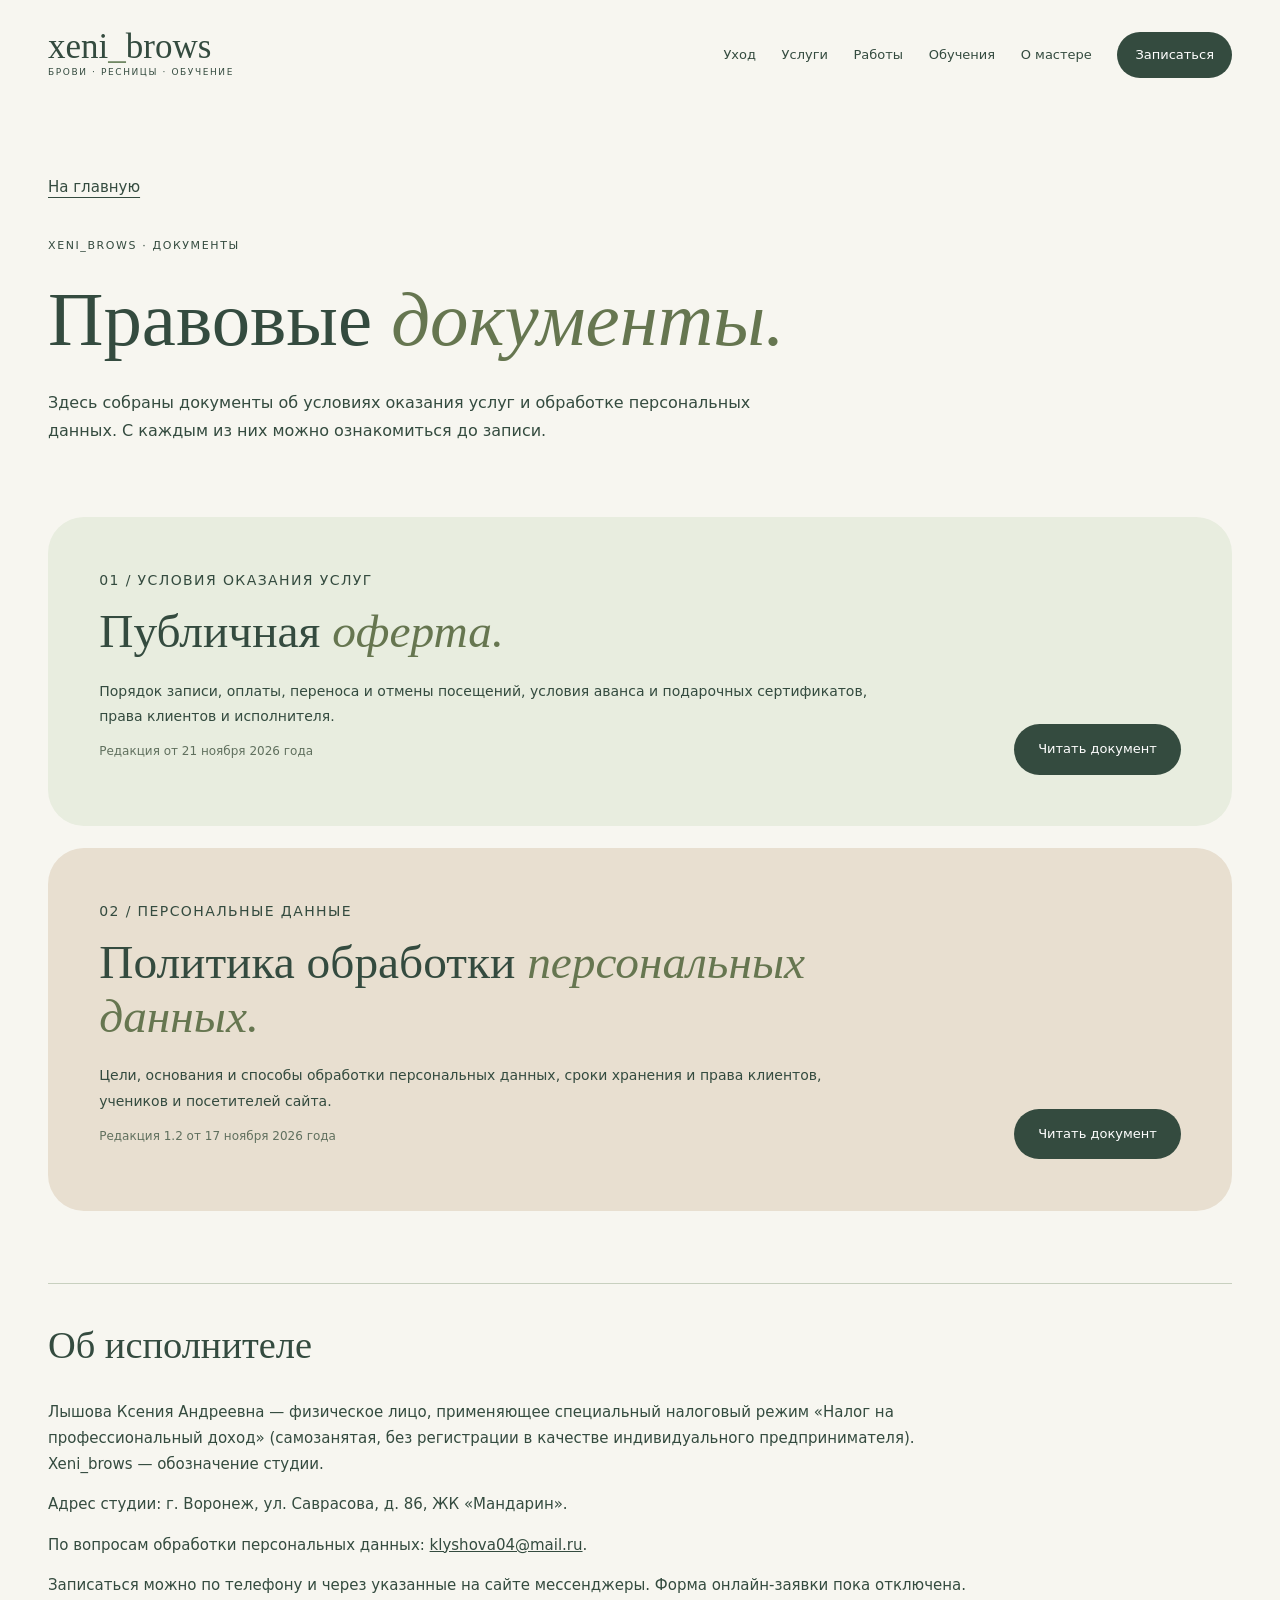
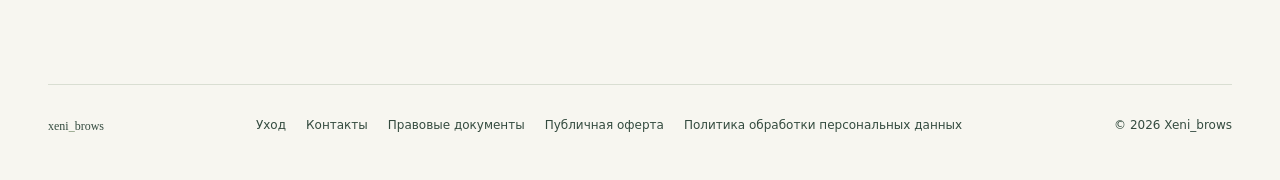
==== legal-pages/information/index.html @ 6cf7348f "legal: stage approved information page for GitHub Pages deployment" ====
<!doctype html><html lang="ru"><head><meta charset="utf-8"><meta name="viewport" content="width=device-width,initial-scale=1"><meta name="robots" content="index,follow"><title>Правовые документы — Xeni_brows</title><style>
:root{--milk:#f7f6f0;--sage:#e8eddf;--sand:#e8dfd0;--green:#344b3f}
*{box-sizing:border-box}body{margin:0;background:var(--milk);color:var(--green);font:15px/1.75 system-ui,-apple-system,Segoe UI,Arial,sans-serif}
a{color:inherit}a:focus-visible,button:focus-visible{outline:2px solid #69805d;outline-offset:4px}
.wrap{width:min(1280px,calc(100% - 96px));margin-inline:auto}
.site-header{min-height:110px;display:flex;align-items:center;justify-content:space-between;gap:22px}
.wordmark{text-decoration:none;font-family:Georgia,serif;font-size:35px;white-space:nowrap;line-height:1}.wordmark span{color:#718864}.wordmark small{display:block;font:9px/1.8 system-ui,Arial,sans-serif;letter-spacing:1.6px;text-align:center}
.site-nav{display:flex;align-items:center;gap:clamp(10px,2vw,30px);flex-wrap:wrap}.site-nav a{text-decoration:none;font-size:13px}
.site-nav a:last-child{padding:12px 18px;border-radius:100px;background:#344b3f;color:#fff}
.site-footer{border-top:1px solid #d9ded2;padding-block:30px 44px;display:flex;align-items:center;justify-content:space-between;gap:18px;flex-wrap:wrap}
.site-footer nav{display:flex;gap:12px 20px;flex-wrap:wrap}.site-footer a{font-size:12px;text-decoration:none}
.site-footer>span{font-size:12px}
h1,h2,h3{font-family:Georgia,serif;font-weight:400}em{color:#667650}
.text-link{text-decoration:underline;text-underline-offset:5px}
.eyebrow{letter-spacing:1.6px;font:11px/1.5 system-ui,Arial,sans-serif}
.button{display:inline-block;text-decoration:none!important;padding:14px 24px;border-radius:100px;color:#fff;background:var(--green);font-size:13px;white-space:nowrap}
.legal-documents{padding-block:64px 72px}.legal-documents>.text-link{display:inline-block;margin-bottom:38px}
.legal-documents>.eyebrow{margin:0 0 24px}.legal-documents>h1{font-size:clamp(48px,6vw,86px);line-height:1.07;margin:0 0 28px}
.legal-documents-lead{max-width:750px;font-size:16px;line-height:1.75;margin:0 0 72px}
.legal-documents-list{display:grid;gap:22px;margin-bottom:72px}
.legal-document-entry{background:var(--sage);border-radius:36px;padding:clamp(28px,4vw,52px);display:flex;justify-content:space-between;align-items:end;gap:32px}
.legal-document-entry:nth-child(2){background:var(--sand)}
.legal-document-entry>div{max-width:770px}.legal-document-number{font-size:11px;letter-spacing:1.4px;margin:0 0 18px}
.legal-document-entry h2{font-size:clamp(30px,3.7vw,52px);line-height:1.13;margin:0 0 20px}
.legal-document-entry p{font-size:14px;line-height:1.8;margin:0 0 12px}
.legal-document-date{font-size:12px!important;color:#60705e}
.legal-document-entry>.button{flex-shrink:0}.legal-documents-info{border-top:1px solid #c8d0bf;padding-top:28px}
.legal-documents-info h2{font-size:clamp(30px,3vw,42px);margin:0 0 20px}
.legal-documents-info p{max-width:940px;margin:0 0 14px}
.privacy-page,.offer-page{padding-block:64px 120px;max-width:1030px}
.privacy-page>h1,.offer-page>h1{font-size:clamp(38px,5vw,76px);line-height:1.09;margin:24px 0}
.privacy-page .eyebrow{margin-top:46px}.offer-meta,.privacy-meta{font-weight:650}
.privacy-intro,.offer-page>p{max-width:850px}
.privacy-page section,.offer-page section{border-top:1px solid rgba(52,75,63,.18);margin-top:38px;padding-top:30px}
.privacy-page h2,.offer-page h2{font-size:clamp(24px,3vw,38px);line-height:1.2;margin:0 0 20px}
.privacy-page section p,.offer-page section p{font-size:15px;line-height:1.85;margin:0 0 15px;overflow-wrap:anywhere}
.privacy-page section a,.offer-page section a{text-decoration:underline;text-underline-offset:3px}
@media(max-width:900px){.site-header{flex-wrap:wrap;padding-block:24px}.site-nav{width:100%}}
@media(max-width:750px){.wrap{width:calc(100% - 40px)}.legal-document-entry{flex-direction:column;align-items:start;gap:16px;border-radius:26px}.legal-documents{padding-block:36px 56px}.legal-documents-lead,.legal-documents-list{margin-bottom:48px}.privacy-page,.offer-page{padding-block:34px 70px}.site-nav{gap:12px 18px}.site-nav a{font-size:12px}}
</style></head><body><header class="site-header wrap"><a class="wordmark" href="/" aria-label="Xeni_brows — главная">xeni<span>_</span>brows<small>БРОВИ · РЕСНИЦЫ · ОБУЧЕНИЕ</small></a><nav class="site-nav" aria-label="Основная навигация"><a href="/care/">Уход</a><a href="/services/">Услуги</a><a href="/portfolio/">Работы</a><a href="/training/">Обучения</a><a href="/about/">О мастере</a><a href="/contacts/">Записаться</a></nav></header><main id="main"><section class="wrap legal legal-documents">
    <a class="text-link" href="/">На главную</a>
    <p class="eyebrow">XENI_BROWS · ДОКУМЕНТЫ</p>
    <h1>Правовые <em>документы.</em></h1>
    <p class="legal-documents-lead">Здесь собраны документы об условиях оказания услуг и обработке персональных данных. С каждым из них можно ознакомиться до записи.</p>

    <div class="legal-documents-list">
      <article class="legal-document-entry">
        <div>
          <p class="legal-document-number">01 / УСЛОВИЯ ОКАЗАНИЯ УСЛУГ</p>
          <h2>Публичная <em>оферта.</em></h2>
          <p>Порядок записи, оплаты, переноса и отмены посещений, условия аванса и подарочных сертификатов, права клиентов и исполнителя.</p>
          <p class="legal-document-date">Редакция от 21 ноября 2026 года</p>
        </div>
        <a class="button" href="/offer/">Читать документ</a>
      </article>

      <article class="legal-document-entry">
        <div>
          <p class="legal-document-number">02 / ПЕРСОНАЛЬНЫЕ ДАННЫЕ</p>
          <h2>Политика обработки <em>персональных данных.</em></h2>
          <p>Цели, основания и способы обработки персональных данных, сроки хранения и права клиентов, учеников и посетителей сайта.</p>
          <p class="legal-document-date">Редакция 1.2 от 17 ноября 2026 года</p>
        </div>
        <a class="button" href="/privacy/">Читать документ</a>
      </article>
    </div>

    <div class="legal-documents-info">
      <h2>Об исполнителе</h2>
      <p>Лышова Ксения Андреевна — физическое лицо, применяющее специальный налоговый режим «Налог на профессиональный доход» (самозанятая, без регистрации в качестве индивидуального предпринимателя). Xeni_brows — обозначение студии.</p>
      <p>Адрес студии: г. Воронеж, ул. Саврасова, д. 86, ЖК «Мандарин».</p>
      <p>По вопросам обработки персональных данных: <a href="mailto:klyshova04@mail.ru">klyshova04@mail.ru</a>.</p>
      <p>Записаться можно по телефону и через указанные на сайте мессенджеры. Форма онлайн-заявки пока отключена.</p>
    </div>
  </section></main><footer class="site-footer wrap"><a class="wordmark" href="/">xeni<span>_</span>brows</a><nav aria-label="Дополнительная навигация"><a href="/care/">Уход</a><a href="/contacts/">Контакты</a><a href="/information/">Правовые документы</a><a href="/offer/">Публичная оферта</a><a href="/privacy/">Политика обработки персональных данных</a></nav><span>© 2026 Xeni_brows</span></footer></body></html>
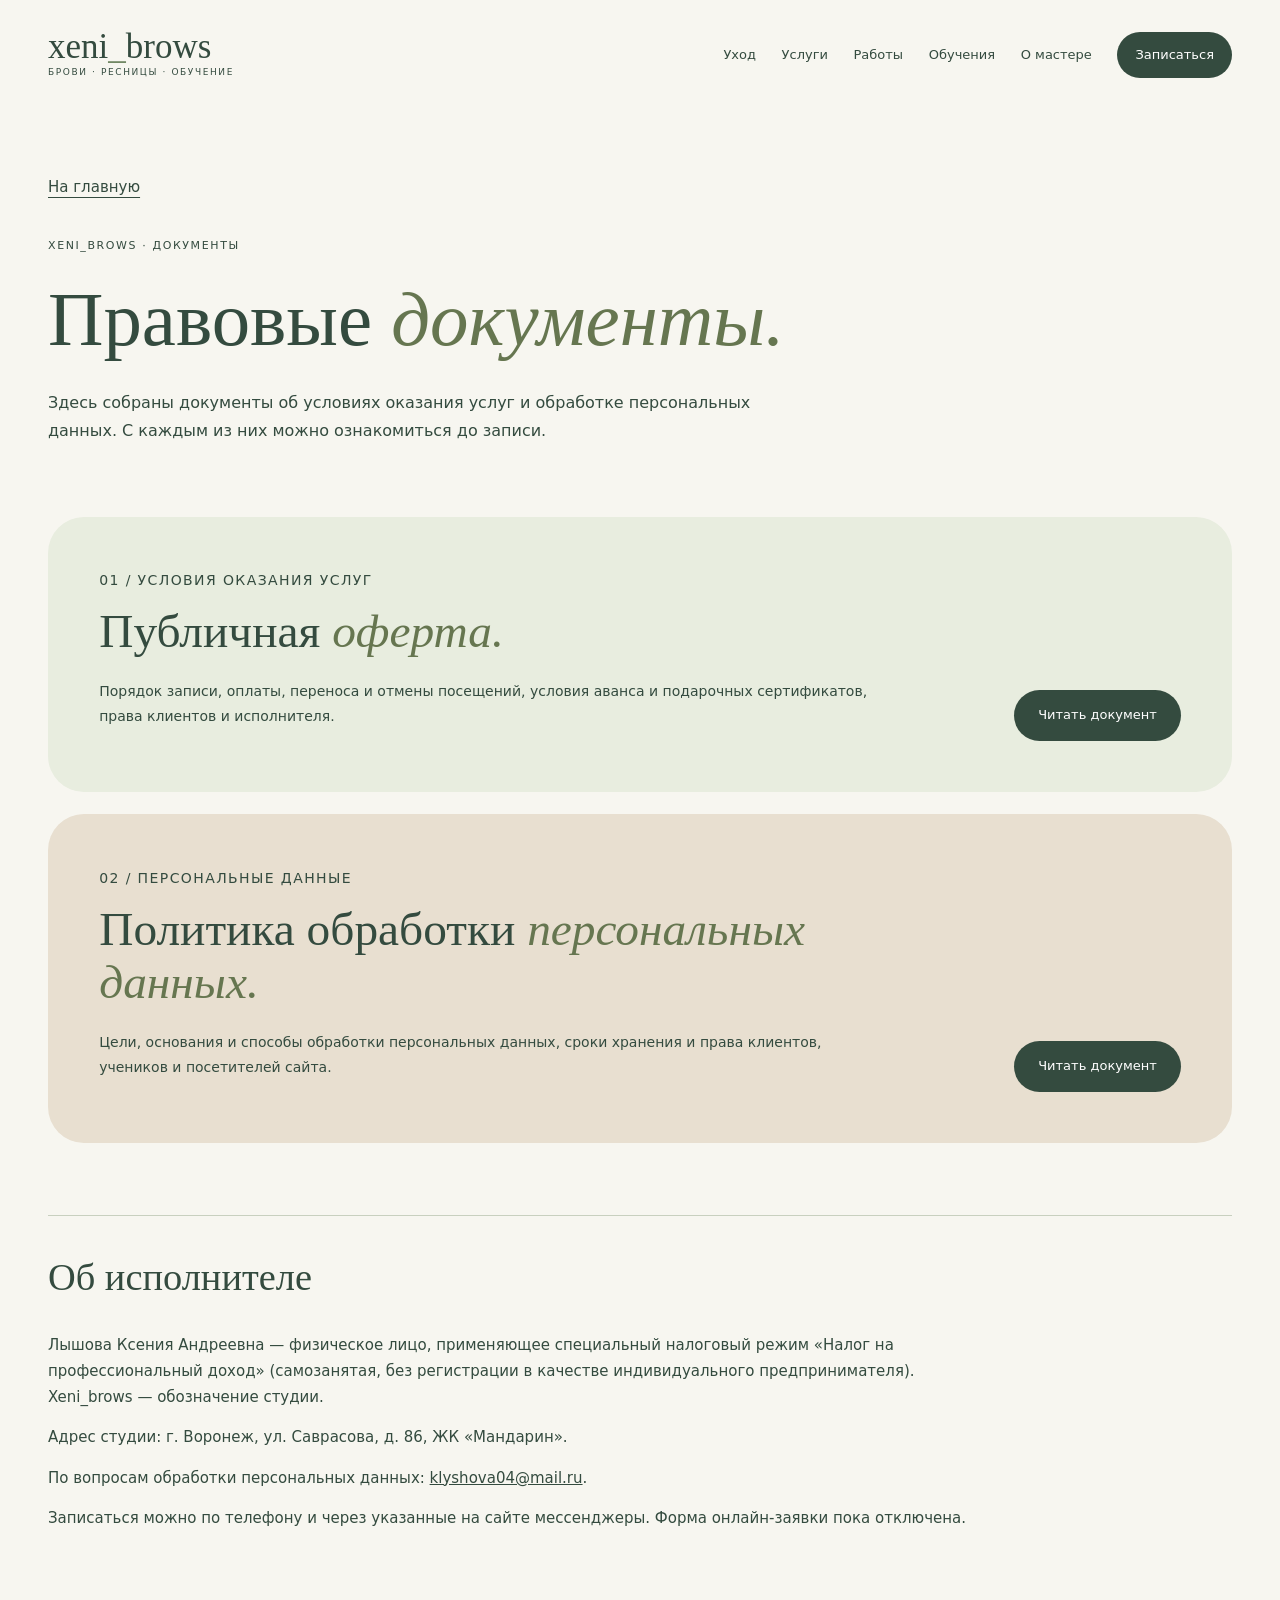
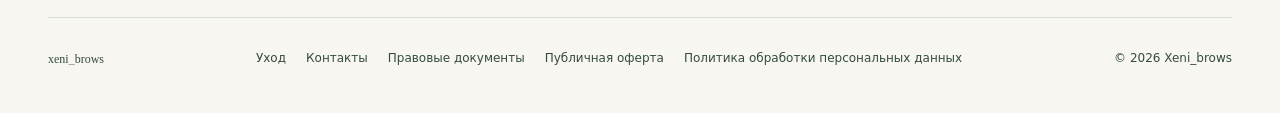
==== commit 4819d76c: "ui: remove document edition dates from legal cards" ====
--- a/legal-pages/information/index.html
+++ b/legal-pages/information/index.html
@@ -49,7 +49,6 @@
           <p class="legal-document-number">01 / УСЛОВИЯ ОКАЗАНИЯ УСЛУГ</p>
           <h2>Публичная <em>оферта.</em></h2>
           <p>Порядок записи, оплаты, переноса и отмены посещений, условия аванса и подарочных сертификатов, права клиентов и исполнителя.</p>
-          <p class="legal-document-date">Редакция от 21 ноября 2026 года</p>
         </div>
         <a class="button" href="/offer/">Читать документ</a>
       </article>
@@ -59,7 +58,6 @@
           <p class="legal-document-number">02 / ПЕРСОНАЛЬНЫЕ ДАННЫЕ</p>
           <h2>Политика обработки <em>персональных данных.</em></h2>
           <p>Цели, основания и способы обработки персональных данных, сроки хранения и права клиентов, учеников и посетителей сайта.</p>
-          <p class="legal-document-date">Редакция 1.2 от 17 ноября 2026 года</p>
         </div>
         <a class="button" href="/privacy/">Читать документ</a>
       </article>
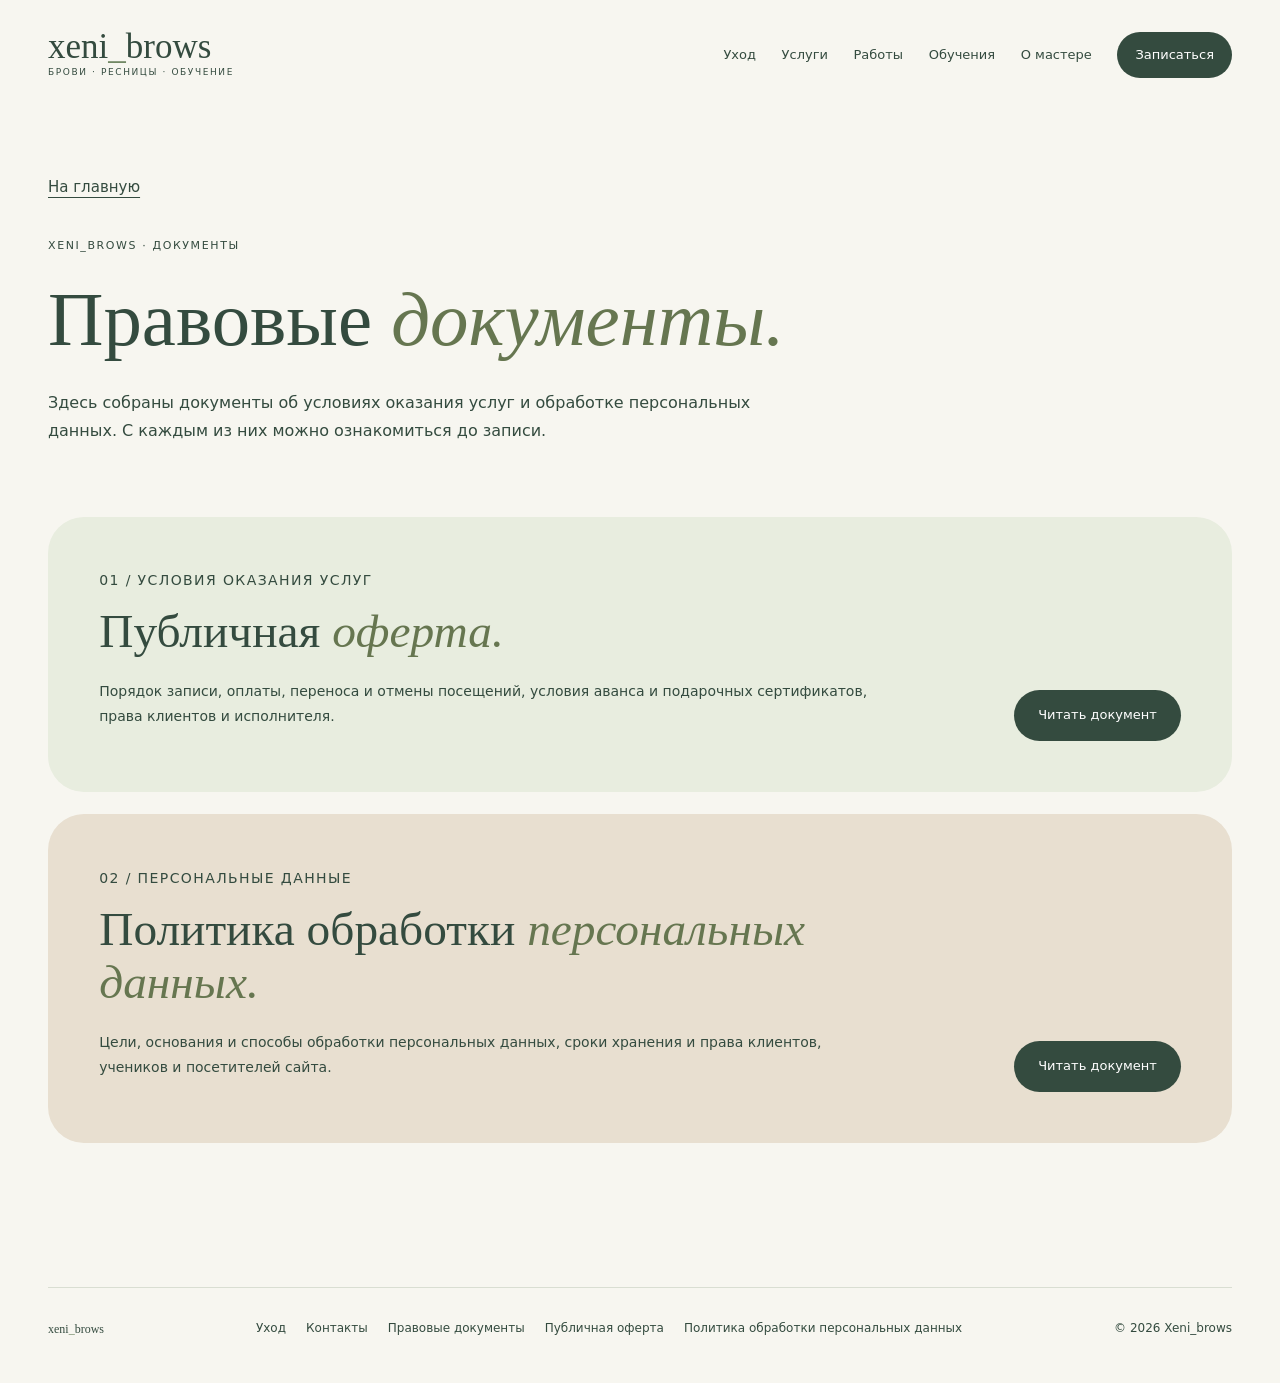
==== commit e1b2c283: "ui: remove performer information section from legal documents landing" ====
--- a/legal-pages/information/index.html
+++ b/legal-pages/information/index.html
@@ -63,11 +63,5 @@
       </article>
     </div>
 
-    <div class="legal-documents-info">
-      <h2>Об исполнителе</h2>
-      <p>Лышова Ксения Андреевна — физическое лицо, применяющее специальный налоговый режим «Налог на профессиональный доход» (самозанятая, без регистрации в качестве индивидуального предпринимателя). Xeni_brows — обозначение студии.</p>
-      <p>Адрес студии: г. Воронеж, ул. Саврасова, д. 86, ЖК «Мандарин».</p>
-      <p>По вопросам обработки персональных данных: <a href="mailto:klyshova04@mail.ru">klyshova04@mail.ru</a>.</p>
-      <p>Записаться можно по телефону и через указанные на сайте мессенджеры. Форма онлайн-заявки пока отключена.</p>
-    </div>
+    
   </section></main><footer class="site-footer wrap"><a class="wordmark" href="/">xeni<span>_</span>brows</a><nav aria-label="Дополнительная навигация"><a href="/care/">Уход</a><a href="/contacts/">Контакты</a><a href="/information/">Правовые документы</a><a href="/offer/">Публичная оферта</a><a href="/privacy/">Политика обработки персональных данных</a></nav><span>© 2026 Xeni_brows</span></footer></body></html>
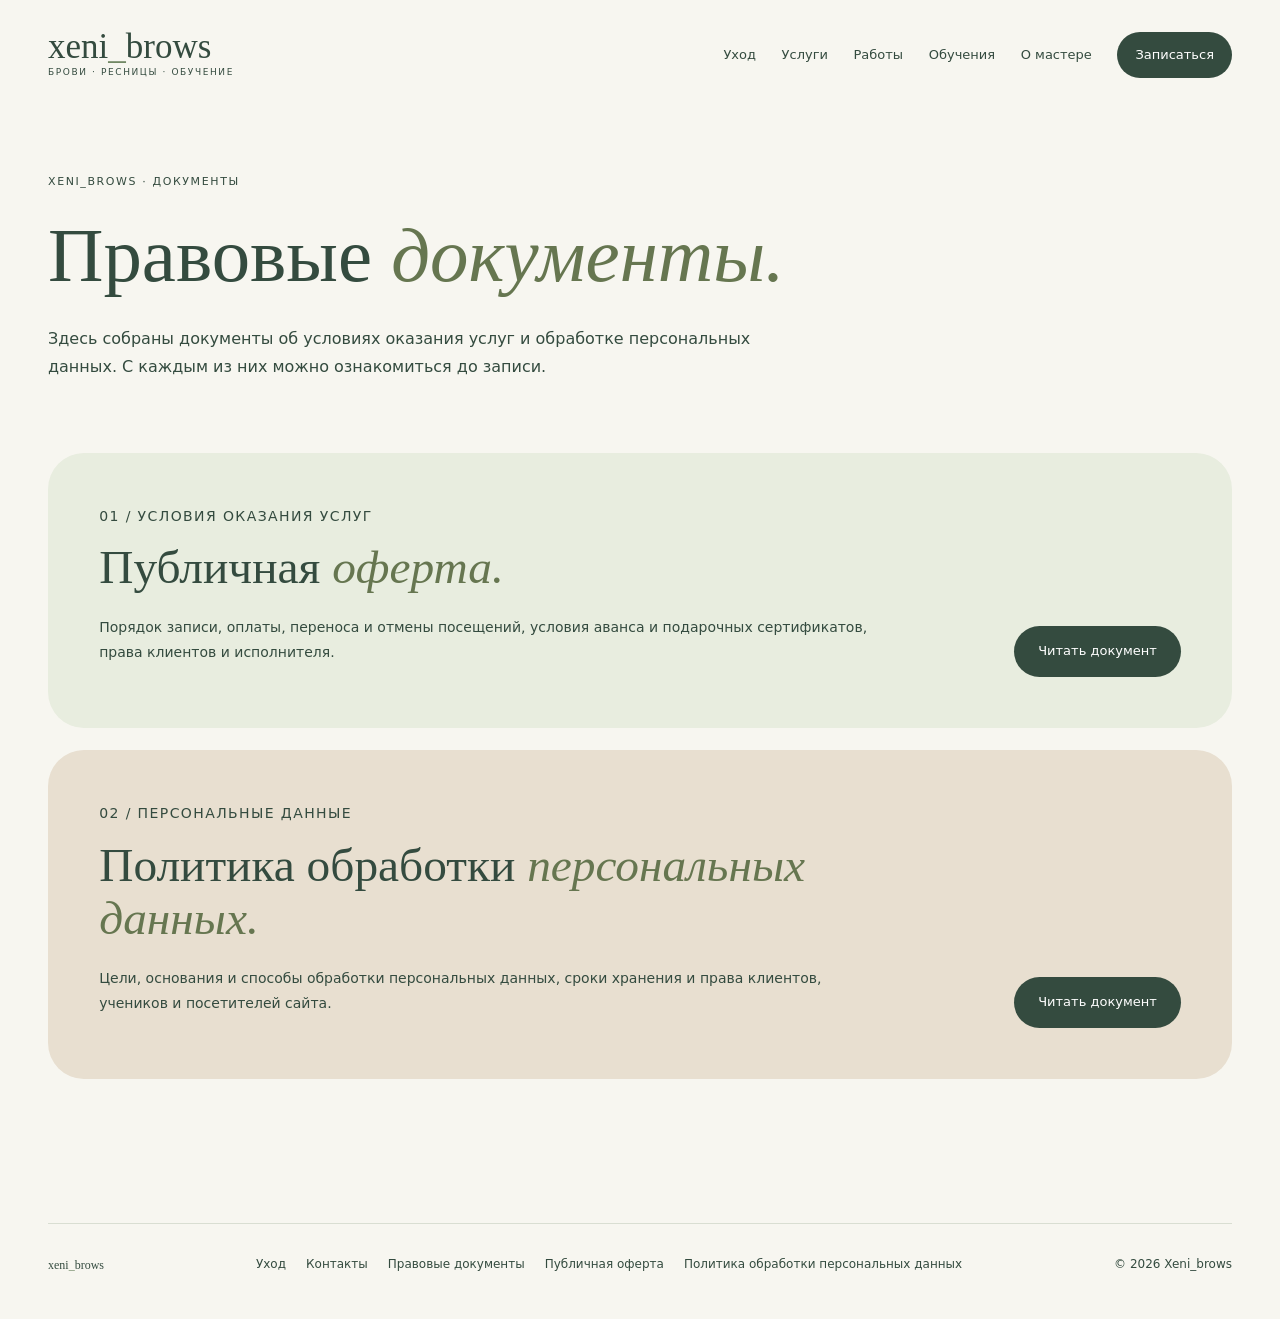
==== commit d388d4c6: "layout: remove back-to-home link and align legal page side gutters with responsive site grid" ====
--- a/legal-pages/information/index.html
+++ b/legal-pages/information/index.html
@@ -1,7 +1,7 @@
 <!doctype html><html lang="ru"><head><meta charset="utf-8"><meta name="viewport" content="width=device-width,initial-scale=1"><meta name="robots" content="index,follow"><title>Правовые документы — Xeni_brows</title><style>
 :root{--milk:#f7f6f0;--sage:#e8eddf;--sand:#e8dfd0;--green:#344b3f}
 *{box-sizing:border-box}body{margin:0;background:var(--milk);color:var(--green);font:15px/1.75 system-ui,-apple-system,Segoe UI,Arial,sans-serif}
-a{color:inherit}a:focus-visible,button:focus-visible{outline:2px solid #69805d;outline-offset:4px}
+a{color:inherit;overflow-wrap:anywhere}a:focus-visible,button:focus-visible{outline:2px solid #69805d;outline-offset:4px}
 .wrap{width:min(1280px,calc(100% - 96px));margin-inline:auto}
 .site-header{min-height:110px;display:flex;align-items:center;justify-content:space-between;gap:22px}
 .wordmark{text-decoration:none;font-family:Georgia,serif;font-size:35px;white-space:nowrap;line-height:1}.wordmark span{color:#718864}.wordmark small{display:block;font:9px/1.8 system-ui,Arial,sans-serif;letter-spacing:1.6px;text-align:center}
@@ -14,13 +14,13 @@
 .text-link{text-decoration:underline;text-underline-offset:5px}
 .eyebrow{letter-spacing:1.6px;font:11px/1.5 system-ui,Arial,sans-serif}
 .button{display:inline-block;text-decoration:none!important;padding:14px 24px;border-radius:100px;color:#fff;background:var(--green);font-size:13px;white-space:nowrap}
-.legal-documents{padding-block:64px 72px}.legal-documents>.text-link{display:inline-block;margin-bottom:38px}
+.legal-documents{padding-block:64px 72px}
 .legal-documents>.eyebrow{margin:0 0 24px}.legal-documents>h1{font-size:clamp(48px,6vw,86px);line-height:1.07;margin:0 0 28px}
 .legal-documents-lead{max-width:750px;font-size:16px;line-height:1.75;margin:0 0 72px}
 .legal-documents-list{display:grid;gap:22px;margin-bottom:72px}
 .legal-document-entry{background:var(--sage);border-radius:36px;padding:clamp(28px,4vw,52px);display:flex;justify-content:space-between;align-items:end;gap:32px}
 .legal-document-entry:nth-child(2){background:var(--sand)}
-.legal-document-entry>div{max-width:770px}.legal-document-number{font-size:11px;letter-spacing:1.4px;margin:0 0 18px}
+.legal-document-entry>div{max-width:770px;min-width:0}.legal-document-number{font-size:11px;letter-spacing:1.4px;margin:0 0 18px}
 .legal-document-entry h2{font-size:clamp(30px,3.7vw,52px);line-height:1.13;margin:0 0 20px}
 .legal-document-entry p{font-size:14px;line-height:1.8;margin:0 0 12px}
 .legal-document-date{font-size:12px!important;color:#60705e}
@@ -35,10 +35,12 @@
 .privacy-page h2,.offer-page h2{font-size:clamp(24px,3vw,38px);line-height:1.2;margin:0 0 20px}
 .privacy-page section p,.offer-page section p{font-size:15px;line-height:1.85;margin:0 0 15px;overflow-wrap:anywhere}
 .privacy-page section a,.offer-page section a{text-decoration:underline;text-underline-offset:3px}
+@media(max-width:1100px){.wrap{width:calc(100% - 64px)}}
 @media(max-width:900px){.site-header{flex-wrap:wrap;padding-block:24px}.site-nav{width:100%}}
-@media(max-width:750px){.wrap{width:calc(100% - 40px)}.legal-document-entry{flex-direction:column;align-items:start;gap:16px;border-radius:26px}.legal-documents{padding-block:36px 56px}.legal-documents-lead,.legal-documents-list{margin-bottom:48px}.privacy-page,.offer-page{padding-block:34px 70px}.site-nav{gap:12px 18px}.site-nav a{font-size:12px}}
+@media(max-width:700px){.wrap{width:calc(100% - 40px)}.site-nav{gap:12px 18px}}
+@media(max-width:750px){.legal-document-entry{flex-direction:column;align-items:start;gap:16px;border-radius:26px}.legal-documents{padding-block:36px 56px}.legal-documents-lead,.legal-documents-list{margin-bottom:48px}.privacy-page,.offer-page{padding-block:34px 70px}.site-nav{gap:12px 18px}.site-nav a{font-size:12px}}
 </style></head><body><header class="site-header wrap"><a class="wordmark" href="/" aria-label="Xeni_brows — главная">xeni<span>_</span>brows<small>БРОВИ · РЕСНИЦЫ · ОБУЧЕНИЕ</small></a><nav class="site-nav" aria-label="Основная навигация"><a href="/care/">Уход</a><a href="/services/">Услуги</a><a href="/portfolio/">Работы</a><a href="/training/">Обучения</a><a href="/about/">О мастере</a><a href="/contacts/">Записаться</a></nav></header><main id="main"><section class="wrap legal legal-documents">
-    <a class="text-link" href="/">На главную</a>
+    
     <p class="eyebrow">XENI_BROWS · ДОКУМЕНТЫ</p>
     <h1>Правовые <em>документы.</em></h1>
     <p class="legal-documents-lead">Здесь собраны документы об условиях оказания услуг и обработке персональных данных. С каждым из них можно ознакомиться до записи.</p>
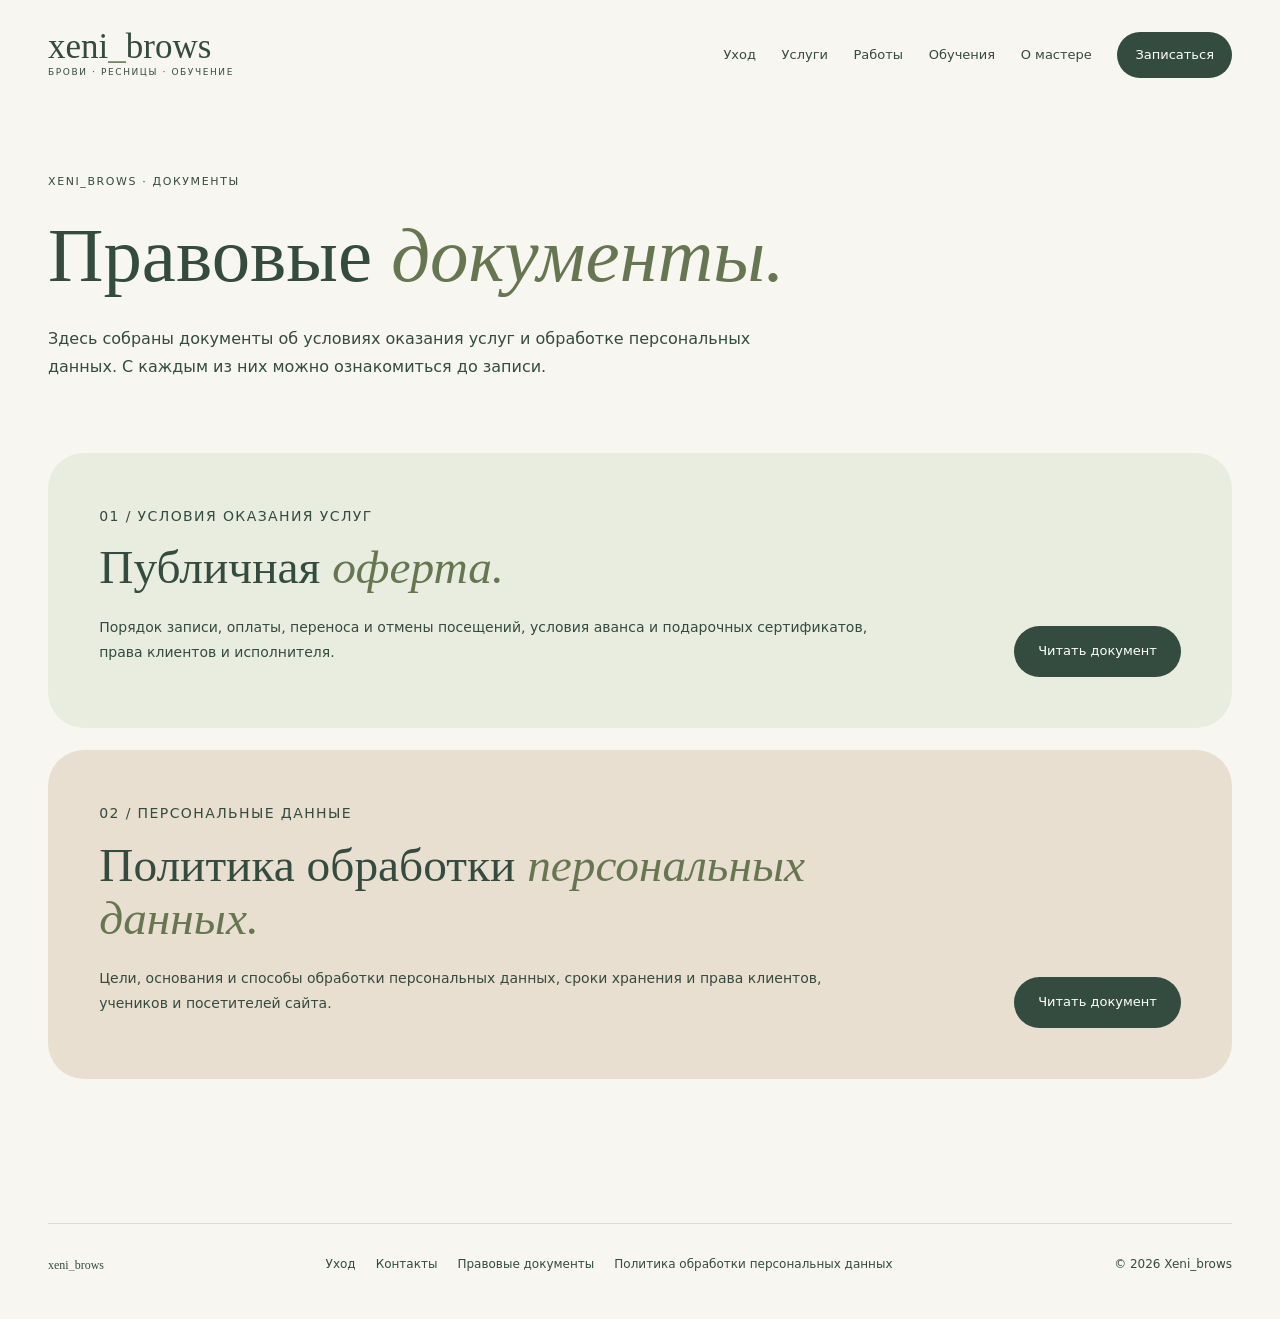
==== commit 3f86a893: "navigation: keep offer nested under Legal Documents, remove redundant footer link" ====
--- a/legal-pages/information/index.html
+++ b/legal-pages/information/index.html
@@ -66,4 +66,4 @@
     </div>
 
     
-  </section></main><footer class="site-footer wrap"><a class="wordmark" href="/">xeni<span>_</span>brows</a><nav aria-label="Дополнительная навигация"><a href="/care/">Уход</a><a href="/contacts/">Контакты</a><a href="/information/">Правовые документы</a><a href="/offer/">Публичная оферта</a><a href="/privacy/">Политика обработки персональных данных</a></nav><span>© 2026 Xeni_brows</span></footer></body></html>+  </section></main><footer class="site-footer wrap"><a class="wordmark" href="/">xeni<span>_</span>brows</a><nav aria-label="Дополнительная навигация"><a href="/care/">Уход</a><a href="/contacts/">Контакты</a><a href="/information/">Правовые документы</a><a href="/privacy/">Политика обработки персональных данных</a></nav><span>© 2026 Xeni_brows</span></footer></body></html>
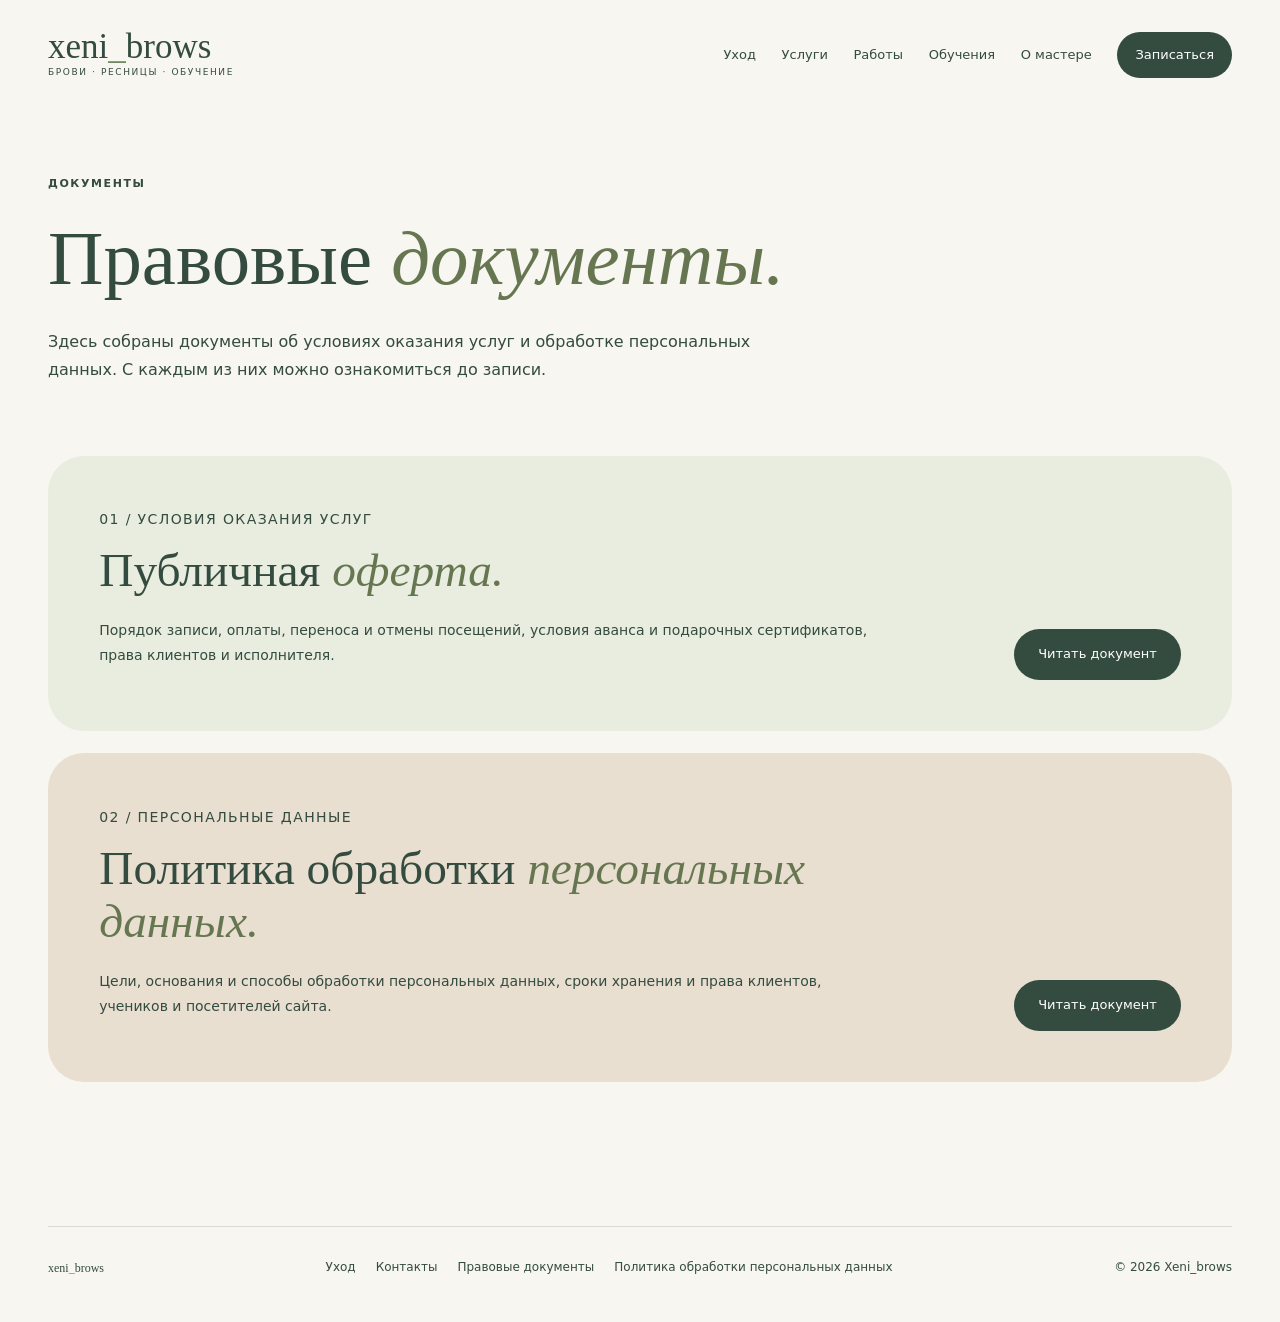
==== commit b19e754f: "design: use approved eyebrow styling and simple Documents kicker" ====
--- a/legal-pages/information/index.html
+++ b/legal-pages/information/index.html
@@ -12,7 +12,7 @@
 .site-footer>span{font-size:12px}
 h1,h2,h3{font-family:Georgia,serif;font-weight:400}em{color:#667650}
 .text-link{text-decoration:underline;text-underline-offset:5px}
-.eyebrow{letter-spacing:1.6px;font:11px/1.5 system-ui,Arial,sans-serif}
+.eyebrow{letter-spacing:1.6px;font:600 11px/1.8 system-ui,Arial,sans-serif}
 .button{display:inline-block;text-decoration:none!important;padding:14px 24px;border-radius:100px;color:#fff;background:var(--green);font-size:13px;white-space:nowrap}
 .legal-documents{padding-block:64px 72px}
 .legal-documents>.eyebrow{margin:0 0 24px}.legal-documents>h1{font-size:clamp(48px,6vw,86px);line-height:1.07;margin:0 0 28px}
@@ -41,7 +41,7 @@
 @media(max-width:750px){.legal-document-entry{flex-direction:column;align-items:start;gap:16px;border-radius:26px}.legal-documents{padding-block:36px 56px}.legal-documents-lead,.legal-documents-list{margin-bottom:48px}.privacy-page,.offer-page{padding-block:34px 70px}.site-nav{gap:12px 18px}.site-nav a{font-size:12px}}
 </style></head><body><header class="site-header wrap"><a class="wordmark" href="/" aria-label="Xeni_brows — главная">xeni<span>_</span>brows<small>БРОВИ · РЕСНИЦЫ · ОБУЧЕНИЕ</small></a><nav class="site-nav" aria-label="Основная навигация"><a href="/care/">Уход</a><a href="/services/">Услуги</a><a href="/portfolio/">Работы</a><a href="/training/">Обучения</a><a href="/about/">О мастере</a><a href="/contacts/">Записаться</a></nav></header><main id="main"><section class="wrap legal legal-documents">
     
-    <p class="eyebrow">XENI_BROWS · ДОКУМЕНТЫ</p>
+    <p class="eyebrow">ДОКУМЕНТЫ</p>
     <h1>Правовые <em>документы.</em></h1>
     <p class="legal-documents-lead">Здесь собраны документы об условиях оказания услуг и обработке персональных данных. С каждым из них можно ознакомиться до записи.</p>
 
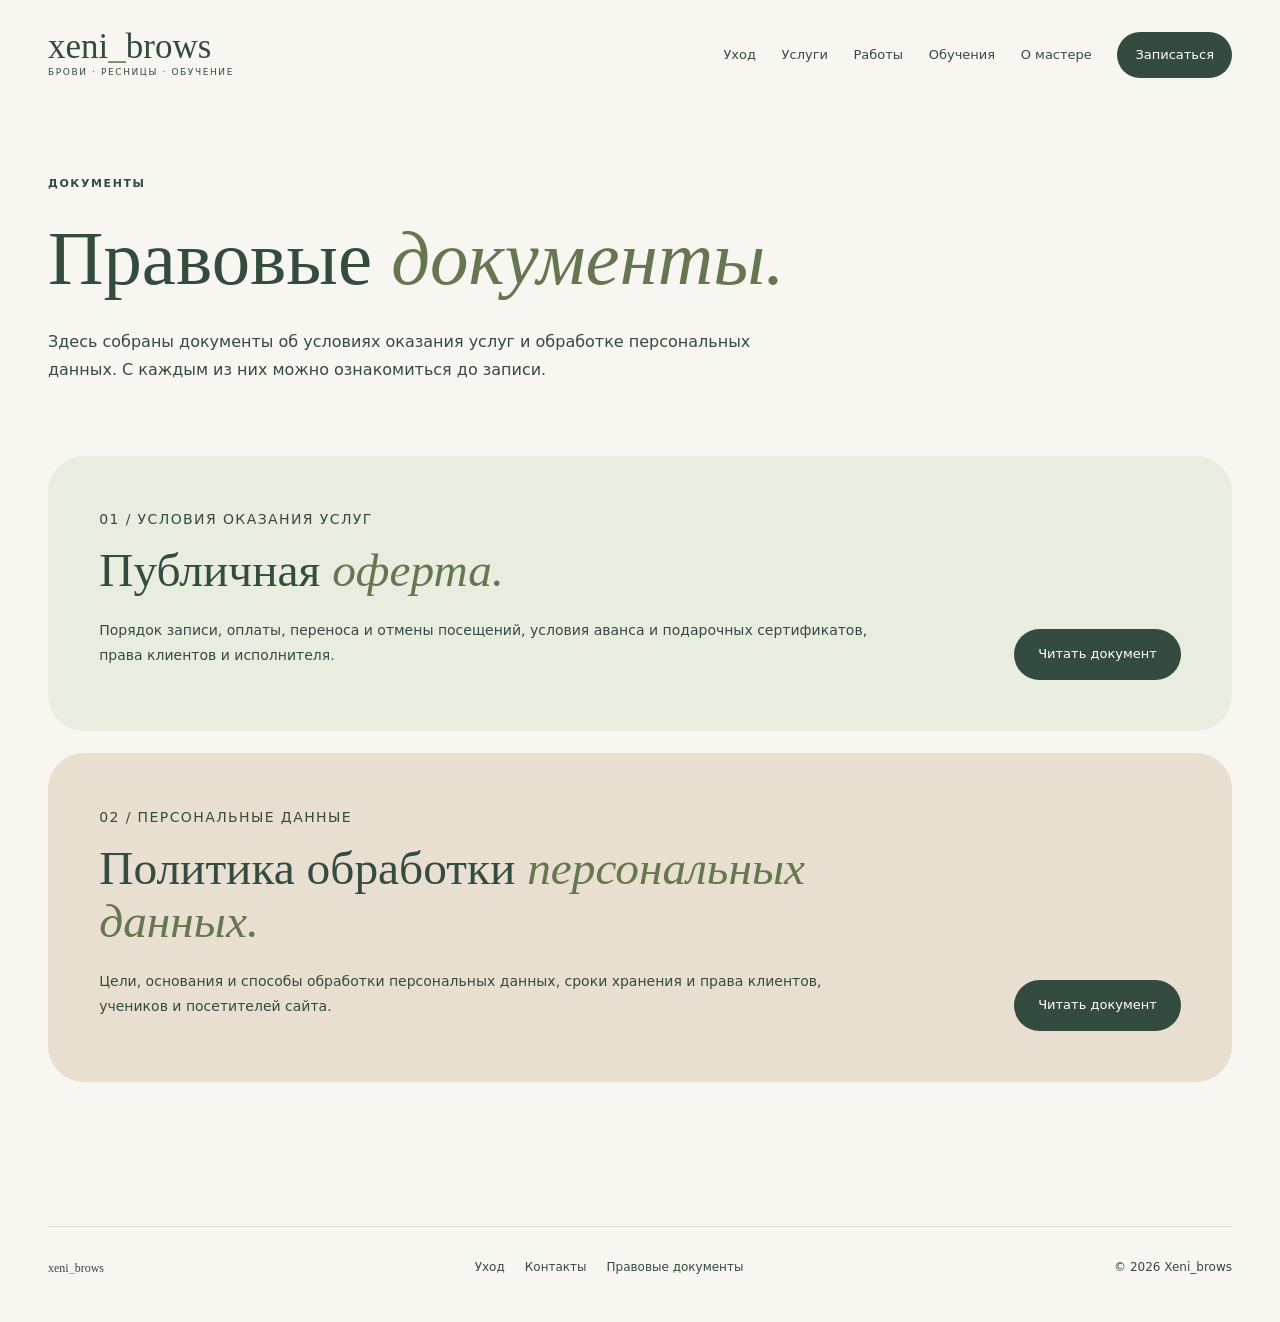
==== commit a8d2b860: "navigation: standardize footer to Care, Contacts and Legal Documents only" ====
--- a/legal-pages/information/index.html
+++ b/legal-pages/information/index.html
@@ -66,4 +66,4 @@
     </div>
 
     
-  </section></main><footer class="site-footer wrap"><a class="wordmark" href="/">xeni<span>_</span>brows</a><nav aria-label="Дополнительная навигация"><a href="/care/">Уход</a><a href="/contacts/">Контакты</a><a href="/information/">Правовые документы</a><a href="/privacy/">Политика обработки персональных данных</a></nav><span>© 2026 Xeni_brows</span></footer></body></html>+  </section></main><footer class="site-footer wrap"><a class="wordmark" href="/">xeni<span>_</span>brows</a><nav aria-label="Дополнительная навигация"><a href="/care/">Уход</a><a href="/contacts/">Контакты</a><a href="/information/">Правовые документы</a></nav><span>© 2026 Xeni_brows</span></footer></body></html>
